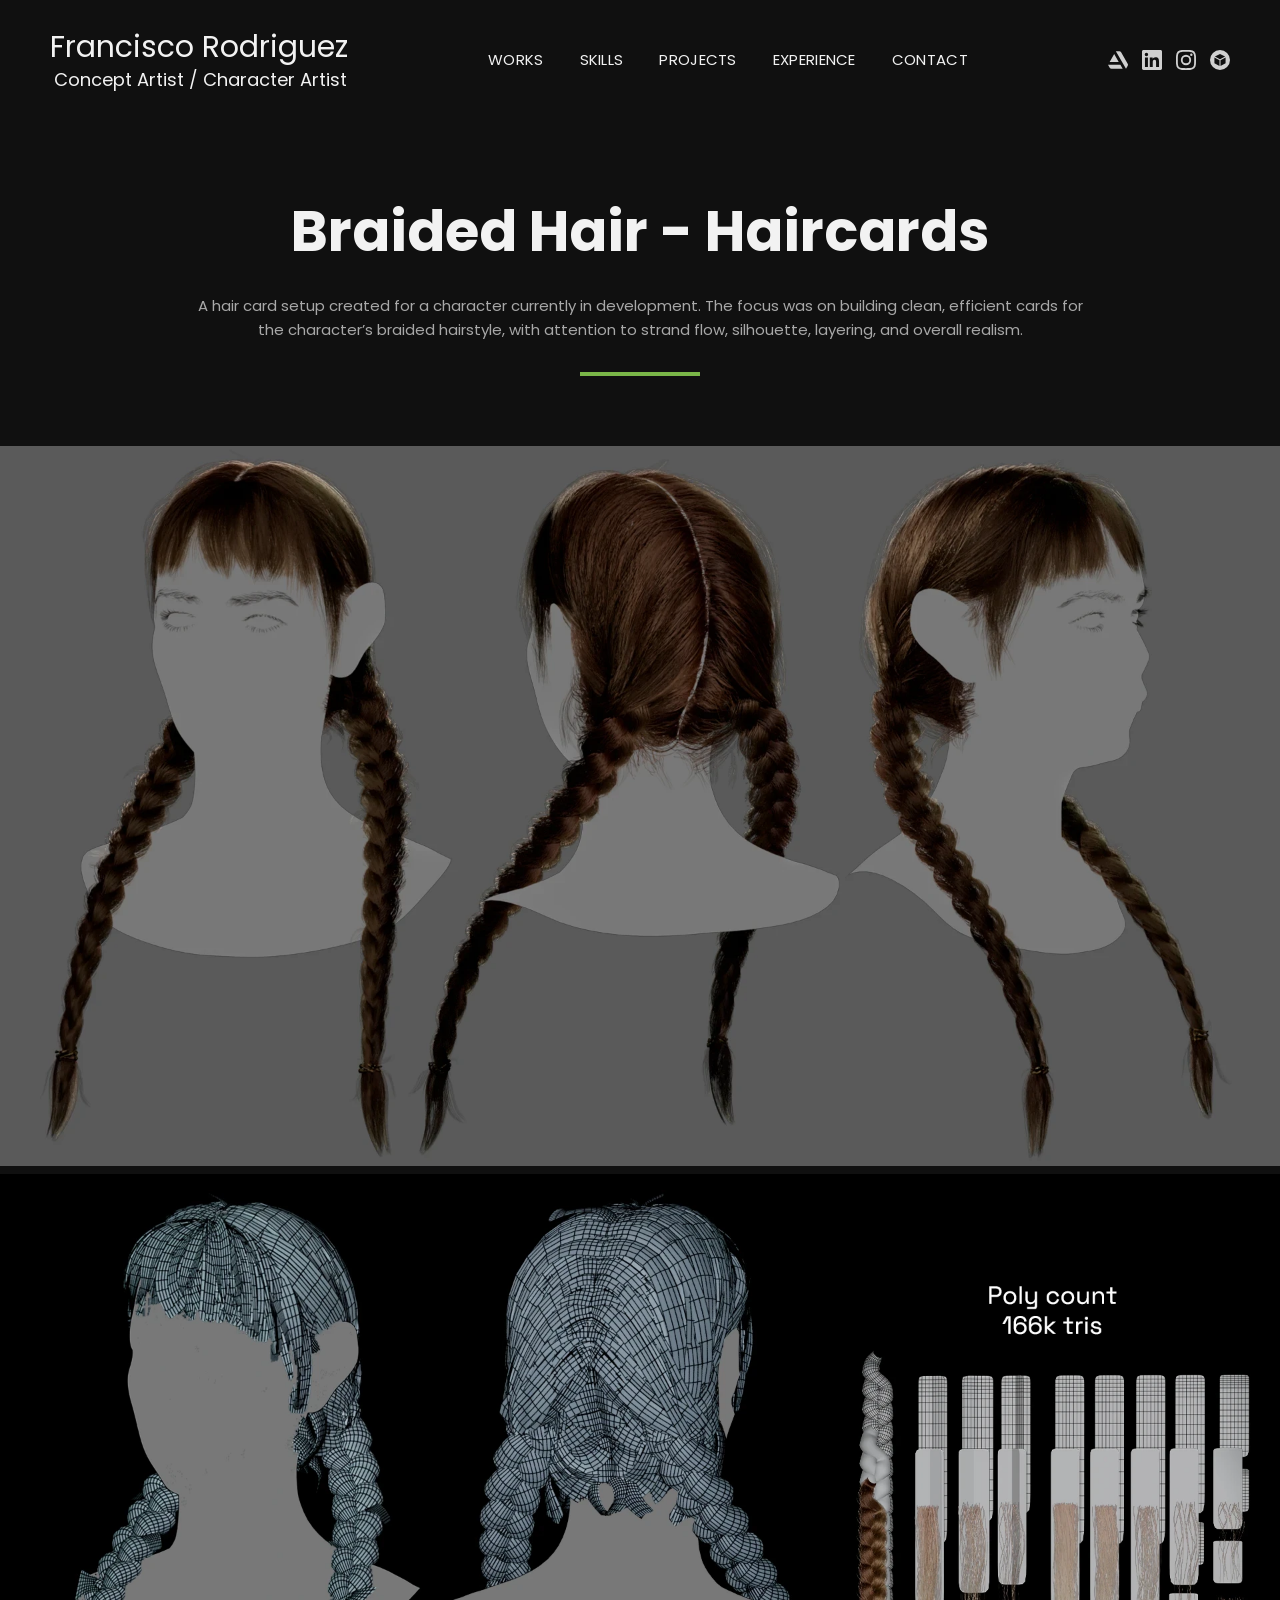
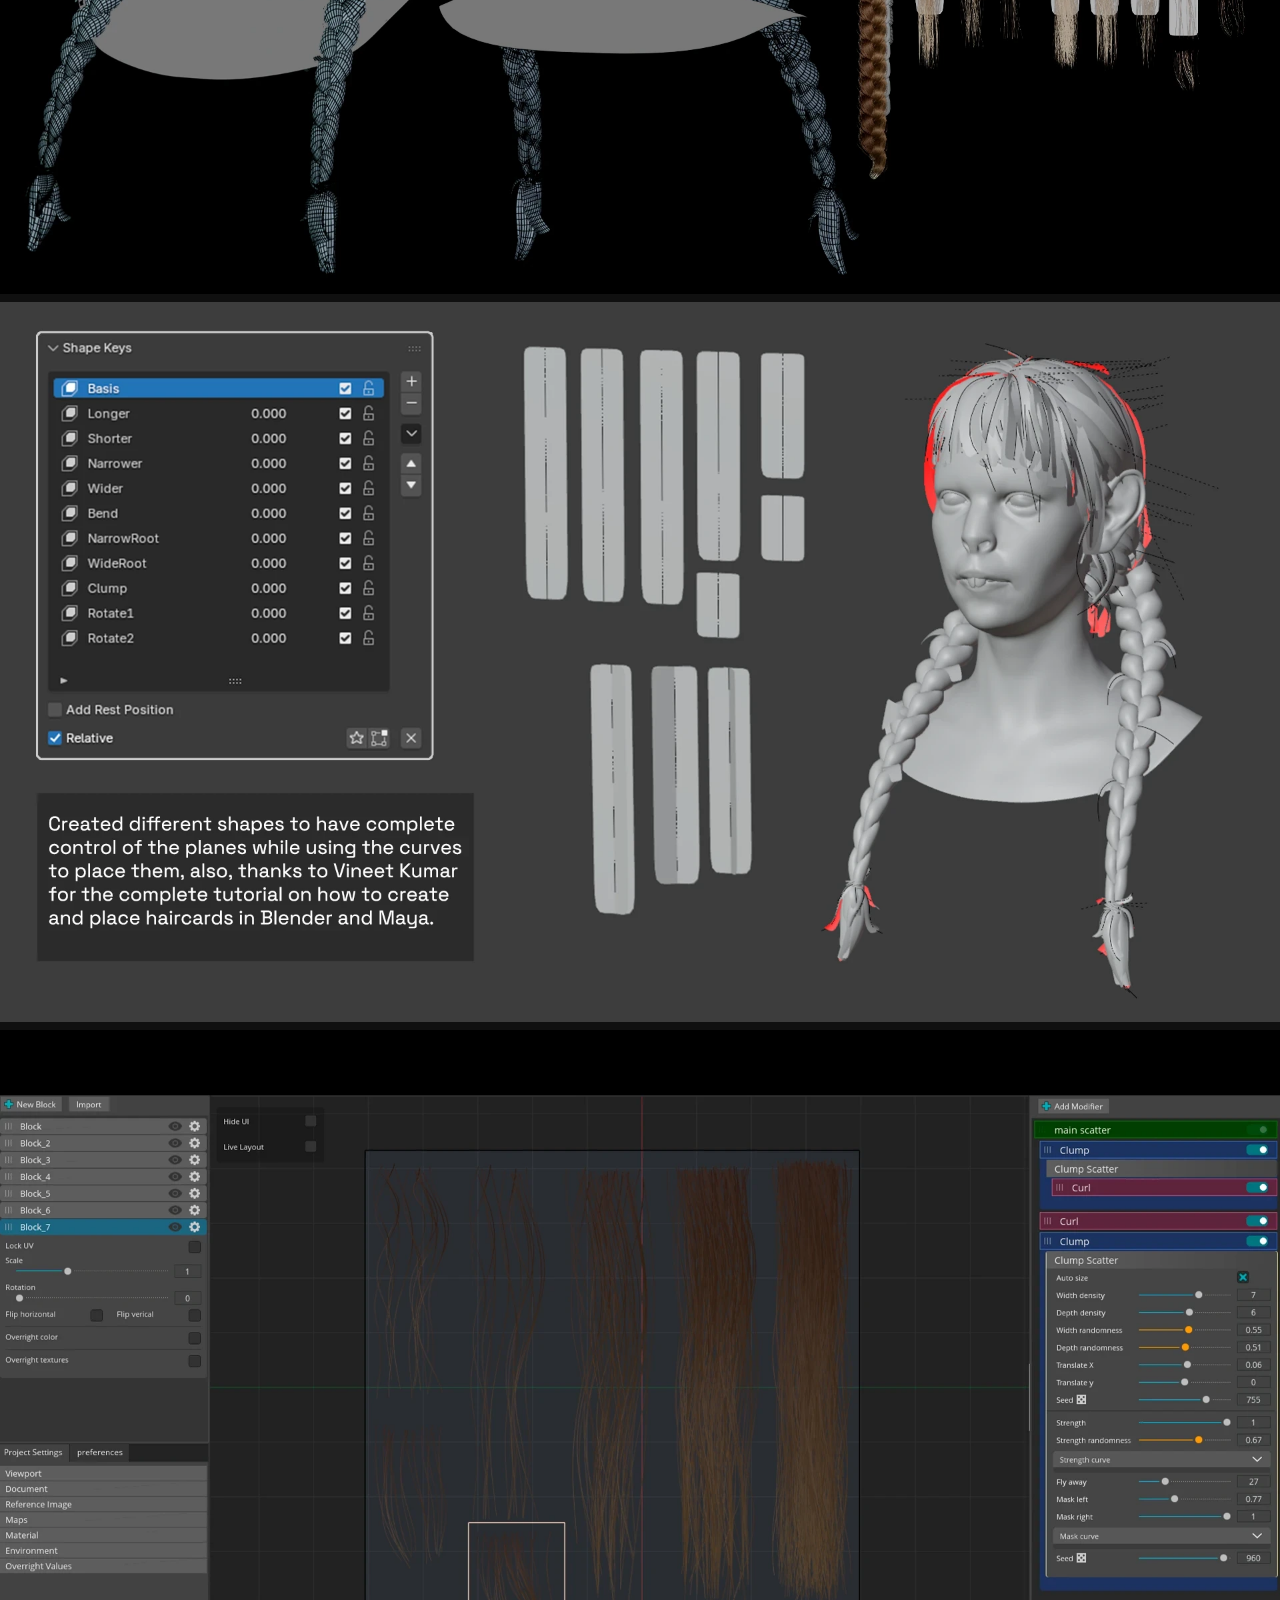
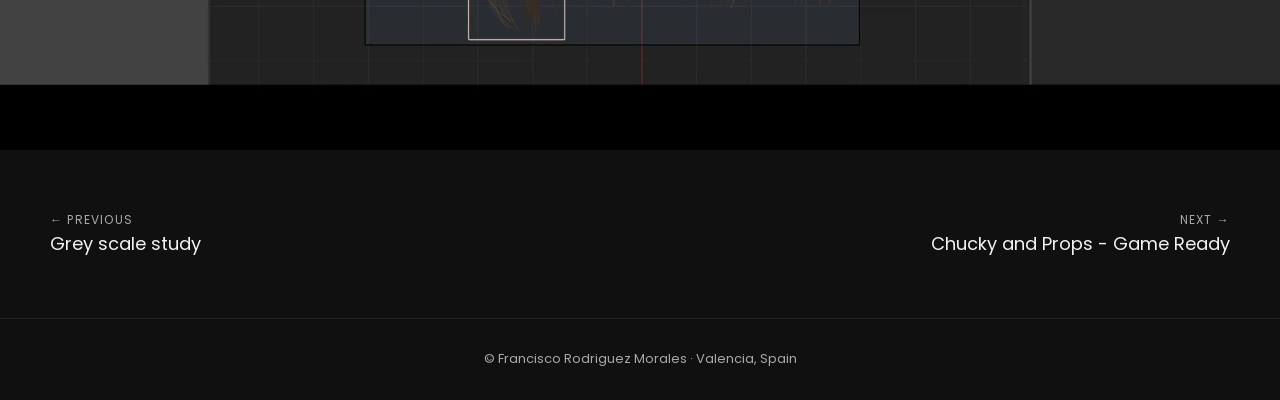
==== work.html @ 4b5eab37 "Add Francisco Rodriguez Morales portfolio site Static portfolio inspired by cral.de, built from the " ====
<!DOCTYPE html>
<html lang="en">
<head>
  <meta charset="UTF-8">
  <meta name="viewport" content="width=device-width, initial-scale=1.0">
  <title>Francisco Rodriguez Morales</title>
  <meta name="description" content="Portfolio of Francisco Rodriguez Morales, Concept Artist and Character Artist based in Valencia, Spain.">
  <link rel="preconnect" href="https://fonts.googleapis.com">
  <link rel="preconnect" href="https://fonts.gstatic.com" crossorigin>
  <link href="https://fonts.googleapis.com/css2?family=Poppins:wght@400;600;700&display=swap" rel="stylesheet">
  <link rel="stylesheet" href="styles.css">
</head>
<body>

  <header class="header">
    <a class="logo" href="index.html#works">
      <span class="logo-name">Francisco Rodriguez</span>
      <span class="logo-role">Concept Artist / Character Artist</span>
    </a>
    <nav class="nav">
      <a href="index.html#works">Works</a>
      <a href="index.html#skills">Skills</a>
      <a href="index.html#projects">Projects</a>
      <a href="index.html#experience">Experience</a>
      <a href="index.html#contact">Contact</a>
    </nav>
    <div class="socials">
      <a href="https://www.artstation.com/franrodriguezmorales" target="_blank" rel="noopener" aria-label="ArtStation">
        <svg viewBox="0 0 24 24"><path d="M0 17.723l2.027 3.505h.001a2.424 2.424 0 0 0 2.164 1.333h13.457l-2.792-4.838H0zm24 .025c0-.484-.143-.935-.388-1.314L15.728 2.728a2.424 2.424 0 0 0-2.142-1.289H9.419L21.598 22.54l1.92-3.325c.378-.637.482-.919.482-1.467zm-11.129-3.462L7.428 4.858l-5.444 9.428h10.887z"/></svg>
      </a>
      <a href="https://www.linkedin.com/in/francisco-rodriguez-morales-3d" target="_blank" rel="noopener" aria-label="LinkedIn">
        <svg viewBox="0 0 24 24"><path d="M20.447 20.452h-3.554v-5.569c0-1.328-.027-3.037-1.852-3.037-1.853 0-2.136 1.445-2.136 2.939v5.667H9.351V9h3.414v1.561h.046c.477-.9 1.637-1.85 3.37-1.85 3.601 0 4.267 2.37 4.267 5.455v6.286zM5.337 7.433a2.062 2.062 0 1 1 0-4.125 2.062 2.062 0 0 1 0 4.125zM7.119 20.452H3.555V9h3.564v11.452zM22.225 0H1.771C.792 0 0 .774 0 1.729v20.542C0 23.227.792 24 1.771 24h20.451C23.2 24 24 23.227 24 22.271V1.729C24 .774 23.2 0 22.222 0z"/></svg>
      </a>
      <a href="https://www.instagram.com/frankoncepts" target="_blank" rel="noopener" aria-label="Instagram">
        <svg viewBox="0 0 24 24"><path d="M12 2.2c3.2 0 3.6 0 4.8.1 3.2.1 4.8 1.7 4.9 4.9.1 1.3.1 1.6.1 4.8s0 3.6-.1 4.8c-.1 3.2-1.7 4.8-4.9 4.9-1.3.1-1.6.1-4.8.1s-3.6 0-4.8-.1c-3.3-.1-4.8-1.7-4.9-4.9-.1-1.3-.1-1.6-.1-4.8s0-3.6.1-4.8C2.4 4 4 2.4 7.2 2.3c1.2-.1 1.6-.1 4.8-.1zM12 0C8.7 0 8.3 0 7.1.1 2.7.3.3 2.7.1 7.1 0 8.3 0 8.7 0 12s0 3.7.1 4.9c.2 4.4 2.6 6.8 7 7 1.2.1 1.6.1 4.9.1s3.7 0 4.9-.1c4.4-.2 6.8-2.6 7-7 .1-1.2.1-1.6.1-4.9s0-3.7-.1-4.9c-.2-4.4-2.6-6.8-7-7C15.7 0 15.3 0 12 0zm0 5.8a6.2 6.2 0 1 0 0 12.4 6.2 6.2 0 0 0 0-12.4zM12 16a4 4 0 1 1 0-8 4 4 0 0 1 0 8zm6.4-11.8a1.4 1.4 0 1 0 0 2.9 1.4 1.4 0 0 0 0-2.9z"/></svg>
      </a>
      <a href="https://sketchfab.com/frankoncepts" target="_blank" rel="noopener" aria-label="Sketchfab">
        <svg viewBox="0 0 24 24"><path d="M12 0a12 12 0 1 0 0 24 12 12 0 0 0 0-24zm-.6 19.3L5.3 16V9.1l6.1 3.2v7zm.6-8.2L5.9 7.9 12 4.7l6.1 3.2-6.1 3.2zm6.7 4.9l-6.1 3.3v-7l6.1-3.2V16z"/></svg>
      </a>
    </div>
    <button class="menu-toggle" aria-label="Menu"><span></span></button>
  </header>

  <main id="work"></main>

  <div class="lightbox"><img alt=""></div>

  <footer class="footer">© Francisco Rodriguez Morales · Valencia, Spain</footer>

  <script src="data.js"></script>
  <script src="main.js"></script>
</body>
</html>
---- styles.css ----
:root {
  --bg: #101010;
  --bg-alt: #161616;
  --light: #ffffff;
  --text: #f2f2f2;
  --text-dim: #a8a8a8;
  --ink: #333333;
  --ink-dim: #6b6b6b;
  --accent: #7ab648;
  --header-h: 120px;
}

* { box-sizing: border-box; margin: 0; padding: 0; }

html { scroll-behavior: smooth; scroll-padding-top: var(--header-h); }

body {
  font-family: 'Poppins', sans-serif;
  background: var(--bg);
  color: var(--text);
  line-height: 1.6;
  -webkit-font-smoothing: antialiased;
}

a { color: inherit; text-decoration: none; }
img { display: block; max-width: 100%; }

/* ---------- Header ---------- */

.header {
  position: fixed;
  inset: 0 0 auto 0;
  z-index: 50;
  height: var(--header-h);
  display: flex;
  align-items: center;
  justify-content: space-between;
  gap: 24px;
  padding: 0 50px;
  background: var(--bg);
  transition: height .3s ease, box-shadow .3s ease;
}

.header.scrolled { --header-h: 84px; box-shadow: 0 2px 20px rgba(0, 0, 0, .6); }
.header.scrolled .logo-name { font-size: 30px; }
.header.scrolled .logo-role { font-size: 14px; }

.logo { display: flex; flex-direction: column; line-height: 1.1; white-space: nowrap; }
.logo-name { font-size: 40px; font-weight: 400; transition: font-size .3s ease; }

@media (max-width: 1280px) {
  .logo-name { font-size: 30px; }
  .logo-role { font-size: 15px; }
  .nav { gap: 24px; }
}
.logo-role { font-size: 18px; padding-left: 4px; margin-top: 6px; transition: font-size .3s ease; }

.nav { display: flex; align-items: center; gap: 36px; }
.nav a {
  font-size: 15px;
  text-transform: uppercase;
  letter-spacing: .02em;
  position: relative;
  padding: 6px 0;
}
.nav a::after {
  content: '';
  position: absolute;
  left: 0; right: 0; bottom: 0;
  height: 2px;
  background: var(--accent);
  transform: scaleX(0);
  transition: transform .25s ease;
}
.nav a:hover::after, .nav a.active::after { transform: scaleX(1); }

.socials { display: flex; gap: 14px; }
.socials a { width: 20px; height: 20px; opacity: .85; transition: opacity .2s, color .2s; }
.socials a:hover { opacity: 1; color: var(--accent); }
.socials svg { width: 100%; height: 100%; fill: currentColor; }

.menu-toggle {
  display: none;
  background: none;
  border: 0;
  color: var(--text);
  width: 32px;
  height: 32px;
  cursor: pointer;
}
.menu-toggle span, .menu-toggle span::before, .menu-toggle span::after {
  display: block;
  width: 26px;
  height: 2px;
  background: currentColor;
  position: relative;
  margin: 0 auto;
}
.menu-toggle span::before, .menu-toggle span::after { content: ''; position: absolute; }
.menu-toggle span::before { top: -8px; }
.menu-toggle span::after { top: 8px; }

main { padding-top: var(--header-h); }

/* ---------- Works grid ---------- */

.works { display: grid; grid-template-columns: repeat(2, 1fr); }

.thumb {
  position: relative;
  aspect-ratio: 1;
  overflow: hidden;
  background: var(--bg-alt);
}
.thumb img {
  width: 100%;
  height: 100%;
  object-fit: cover;
  transition: transform .6s ease;
}
.thumb:hover img { transform: scale(1.04); }

.thumb-overlay {
  position: absolute;
  inset: 0;
  display: flex;
  align-items: flex-end;
  padding: 30px;
  background: linear-gradient(to top, rgba(0, 0, 0, .75), rgba(0, 0, 0, 0) 45%);
  opacity: 0;
  transform: translateY(50%);
  transition: opacity .4s ease, transform .4s ease;
}
.thumb:hover .thumb-overlay, .thumb:focus-visible .thumb-overlay { opacity: 1; transform: translateY(0); }

.thumb-sep { width: 60%; height: 1px; background: #fff; margin-bottom: 10px; }
.thumb-title { font-size: 18px; }

/* ---------- Sections ---------- */

.section { padding: 100px 50px; }
.section.white { background: var(--light); color: var(--ink); }

.section-title {
  text-align: center;
  font-size: 64px;
  font-weight: 700;
  line-height: 1.1;
}
.section.white .section-title { color: var(--ink); }

.divider {
  width: 120px;
  height: 4px;
  background: var(--accent);
  margin: 30px auto 50px;
}

.container { max-width: 1200px; margin: 0 auto; }

.intro { font-size: 17px; color: var(--ink-dim); margin-bottom: 50px; }

/* Skills */

.skills-grid { display: grid; grid-template-columns: 2fr 1fr; gap: 60px; }
.skills-grid h3 { font-size: 28px; font-weight: 400; margin-bottom: 20px; }
.skill-list { list-style: none; color: var(--ink-dim); font-size: 15px; }
.skill-list li { padding: 7px 0; }

.software-group-title { font-weight: 600; color: var(--ink); font-size: 15px; margin: 4px 0 8px; }
.software { list-style: none; }
.software li {
  display: flex;
  align-items: center;
  gap: 12px;
  padding: 7px 0 7px 20px;
  color: var(--ink-dim);
  font-size: 15px;
}
.software img { width: 22px; height: 22px; border-radius: 4px; }

/* Projects */

.projects-grid {
  display: grid;
  grid-template-columns: repeat(auto-fit, minmax(240px, 1fr));
  gap: 40px;
  text-align: center;
}
.project-card { padding: 10px; }
.project-card .name { font-size: 16px; }
.project-card .meta { font-size: 13px; color: var(--text-dim); margin-top: 6px; }

/* Experience */

.job {
  display: grid;
  grid-template-columns: 1fr 2fr;
  gap: 50px;
  padding: 40px 0;
  border-bottom: 1px solid #e6e6e6;
}
.job:last-child { border-bottom: 0; }
.job-role { font-size: 22px; font-weight: 600; line-height: 1.3; }
.job-company { margin-top: 6px; color: var(--ink); }
.job-date { color: var(--ink-dim); font-size: 14px; margin-top: 2px; }
.job-body { color: var(--ink-dim); font-size: 15px; }
.job-body strong { color: var(--ink); font-weight: 600; }
.job-body ul { list-style: none; margin-top: 8px; }
.job-body li::before { content: '- '; }

/* Contact */

.contact { text-align: center; padding: 140px 50px; }
.contact h2 { font-size: 64px; font-weight: 700; letter-spacing: .12em; line-height: 1.1; }
.contact p { font-size: 24px; margin-top: 16px; }
.button {
  display: inline-block;
  background: #fff;
  color: #111;
  font-weight: 600;
  font-size: 18px;
  padding: 10px 22px;
  border-radius: 8px;
  transition: background .2s, color .2s;
}
.button:hover { background: var(--accent); color: #fff; }

.footer {
  padding: 30px 50px;
  font-size: 13px;
  color: var(--text-dim);
  text-align: center;
  border-top: 1px solid #222;
}

/* ---------- Work detail page ---------- */

.work-hero { text-align: center; padding: 80px 50px 20px; }
.work-hero h1 { font-size: 56px; font-weight: 700; line-height: 1.15; }
.work-hero .description {
  max-width: 900px;
  margin: 30px auto 0;
  font-size: 15px;
  color: var(--text-dim);
  white-space: pre-line;
}
.work-hero .description a { color: var(--accent); word-break: break-all; }
.video-note { margin-top: 20px; font-size: 14px; color: var(--text-dim); }
.video-note a { color: var(--accent); }

.gallery { display: flex; flex-direction: column; gap: 8px; max-width: 1600px; margin: 0 auto; }
.gallery img { width: 100%; height: auto; cursor: zoom-in; background: var(--bg-alt); }

.work-nav {
  display: flex;
  justify-content: space-between;
  gap: 20px;
  padding: 60px 50px;
  max-width: 1600px;
  margin: 0 auto;
}
.work-nav a { font-size: 15px; color: var(--text-dim); transition: color .2s; }
.work-nav a:hover { color: var(--accent); }
.work-nav .label { display: block; font-size: 12px; text-transform: uppercase; letter-spacing: .1em; }
.work-nav .title { color: var(--text); font-size: 18px; }
.work-nav .next { text-align: right; }

/* Lightbox */

.lightbox {
  position: fixed;
  inset: 0;
  z-index: 100;
  background: rgba(0, 0, 0, .95);
  display: none;
  align-items: center;
  justify-content: center;
  cursor: zoom-out;
}
.lightbox.open { display: flex; }
.lightbox img { max-width: 96vw; max-height: 94vh; object-fit: contain; }

/* ---------- Responsive ---------- */

@media (min-width: 1800px) {
  .works { grid-template-columns: repeat(3, 1fr); }
}

@media (max-width: 991px) {
  :root { --header-h: 90px; }
  .header { padding: 0 24px; }
  .logo-name { font-size: 28px; }
  .logo-role { font-size: 14px; }
  .menu-toggle { display: block; order: 3; }
  .nav {
    position: absolute;
    top: 100%; left: 0; right: 0;
    flex-direction: column;
    gap: 0;
    background: var(--bg);
    border-top: 1px solid #222;
    display: none;
  }
  .nav.open { display: flex; }
  .nav a { padding: 16px 0; width: 100%; text-align: center; }
  .nav a::after { display: none; }
  .socials { margin-left: auto; }

  .section { padding: 70px 24px; }
  .section-title, .contact h2 { font-size: 44px; }
  .skills-grid, .job { grid-template-columns: 1fr; gap: 24px; }
  .contact { padding: 100px 24px; }
  .work-hero { padding: 60px 24px 10px; }
  .work-hero h1 { font-size: 38px; }
  .work-nav { padding: 40px 16px; }
}

@media (max-width: 600px) {
  .works { grid-template-columns: 1fr; }
  .thumb-overlay { opacity: 1; transform: none; padding: 20px; }
  .socials { display: none; }
  .contact h2 { font-size: 34px; letter-spacing: .06em; }
  .contact p { font-size: 18px; }
}
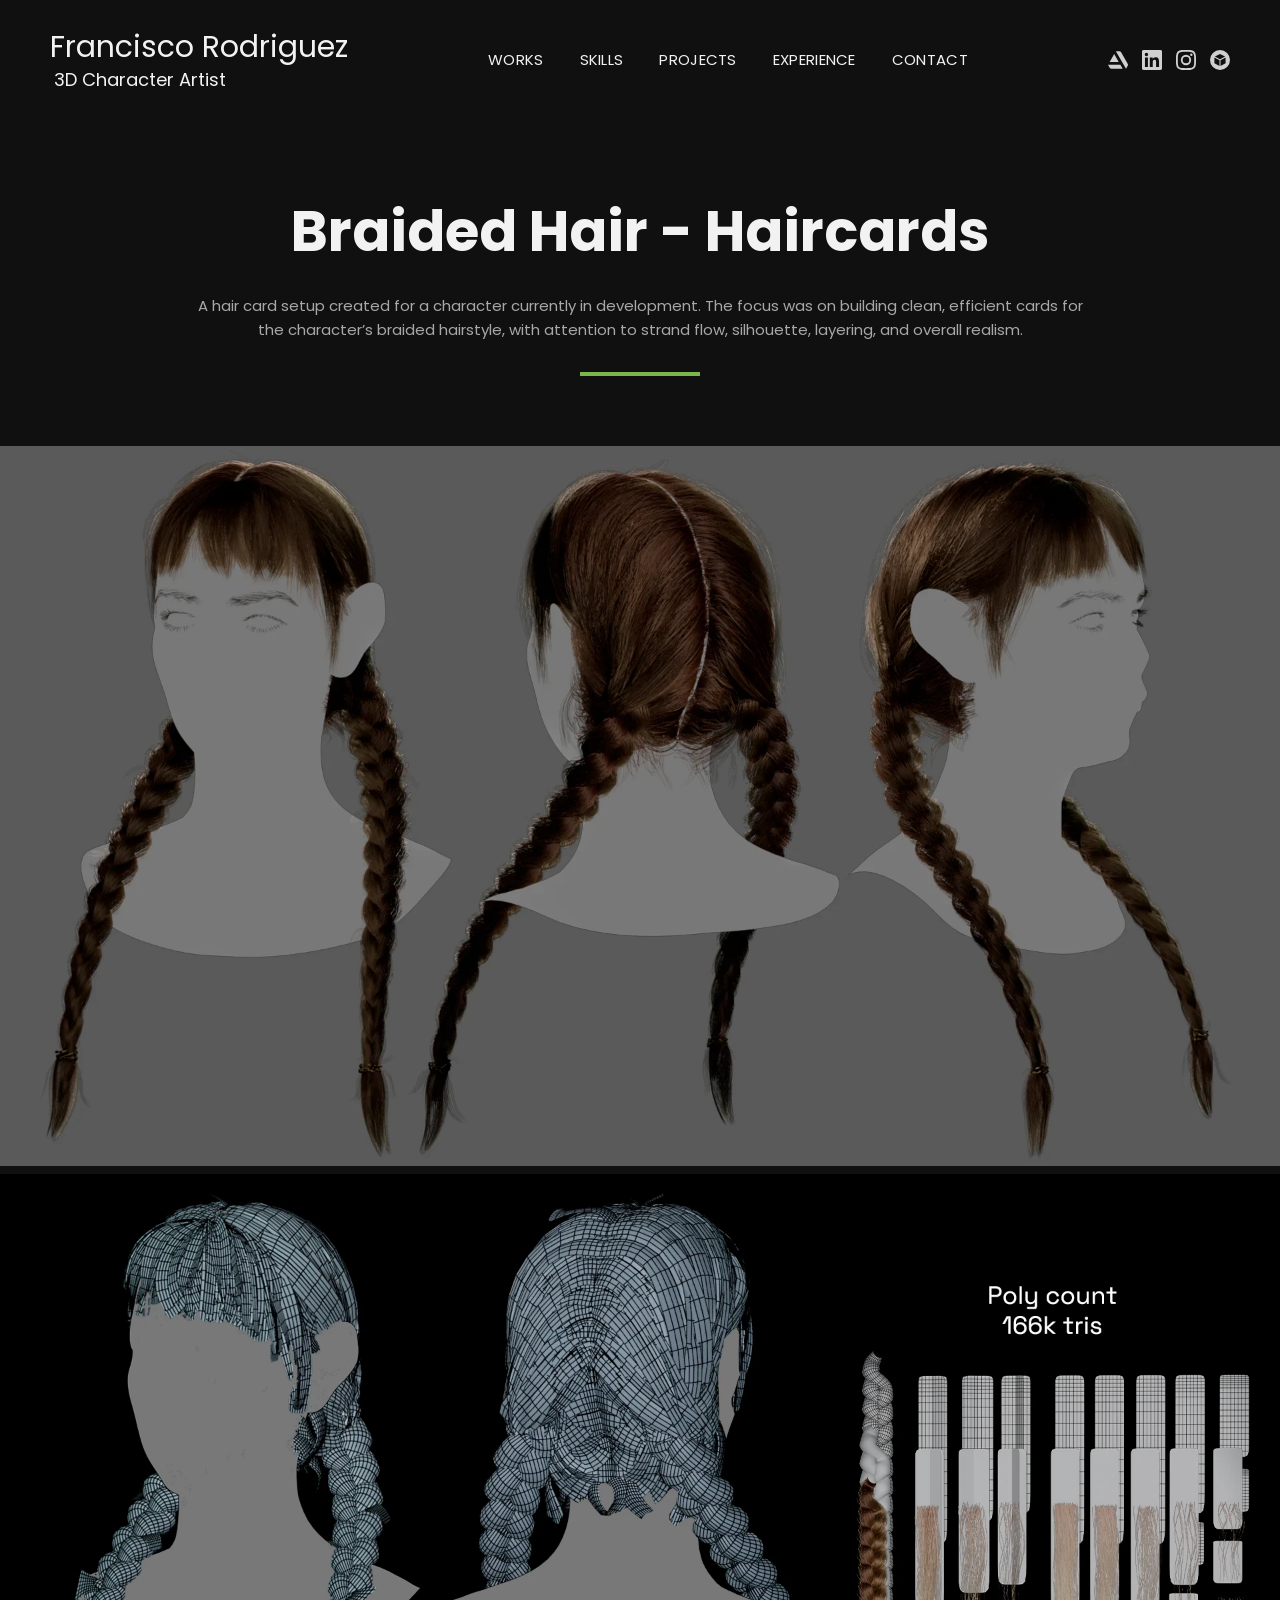
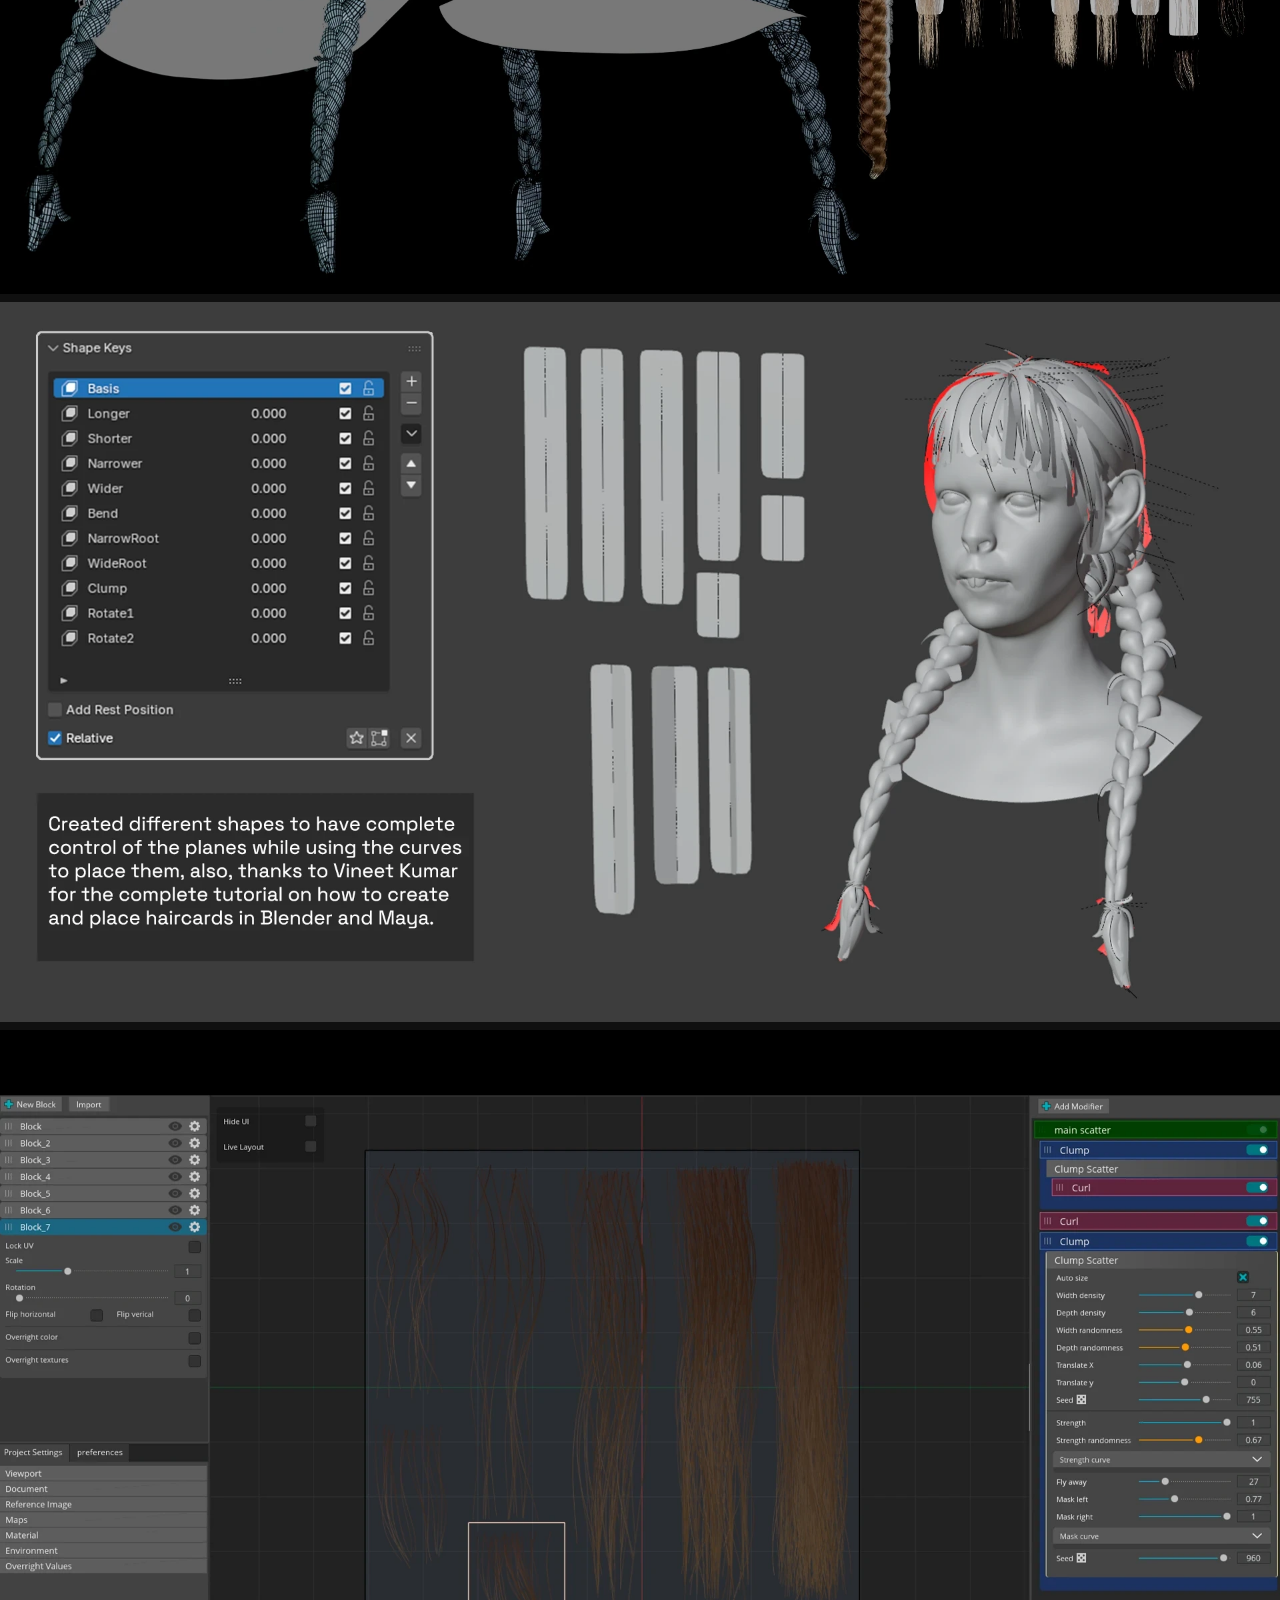
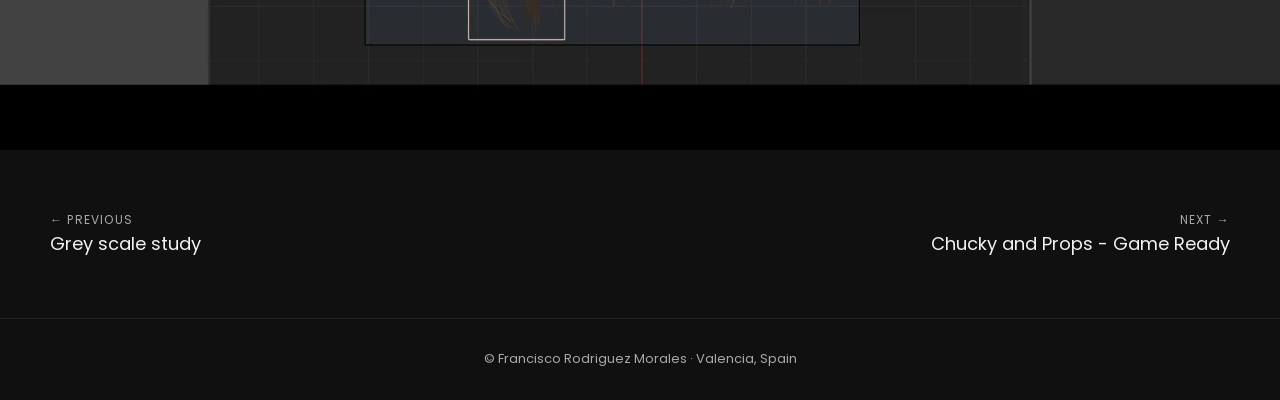
==== commit c793b4c5: "Add resume details and LinkedIn recommendations Update role to 3D Character Artist, add full experie" ====
--- a/work.html
+++ b/work.html
@@ -4,7 +4,7 @@
   <meta charset="UTF-8">
   <meta name="viewport" content="width=device-width, initial-scale=1.0">
   <title>Francisco Rodriguez Morales</title>
-  <meta name="description" content="Portfolio of Francisco Rodriguez Morales, Concept Artist and Character Artist based in Valencia, Spain.">
+  <meta name="description" content="Portfolio of Francisco Rodriguez Morales, 3D Character Artist based in Valencia, Spain, specializing in realistic and stylized characters for games.">
   <link rel="preconnect" href="https://fonts.googleapis.com">
   <link rel="preconnect" href="https://fonts.gstatic.com" crossorigin>
   <link href="https://fonts.googleapis.com/css2?family=Poppins:wght@400;600;700&display=swap" rel="stylesheet">
@@ -15,7 +15,7 @@
   <header class="header">
     <a class="logo" href="index.html#works">
       <span class="logo-name">Francisco Rodriguez</span>
-      <span class="logo-role">Concept Artist / Character Artist</span>
+      <span class="logo-role">3D Character Artist</span>
     </a>
     <nav class="nav">
       <a href="index.html#works">Works</a>
--- a/styles.css
+++ b/styles.css
@@ -167,17 +167,11 @@
 .skill-list { list-style: none; color: var(--ink-dim); font-size: 15px; }
 .skill-list li { padding: 7px 0; }
 
-.software-group-title { font-weight: 600; color: var(--ink); font-size: 15px; margin: 4px 0 8px; }
+.software-group-title { font-weight: 600; color: var(--ink); font-size: 15px; margin: 18px 0 4px; }
+.software-group-title:first-of-type { margin-top: 4px; }
 .software { list-style: none; }
-.software li {
-  display: flex;
-  align-items: center;
-  gap: 12px;
-  padding: 7px 0 7px 20px;
-  color: var(--ink-dim);
-  font-size: 15px;
-}
-.software img { width: 22px; height: 22px; border-radius: 4px; }
+.software li { padding: 4px 0 4px 20px; color: var(--ink-dim); font-size: 15px; }
+.skills-grid h3.languages-title { margin: 40px 0 10px; }
 
 /* Projects */
 
@@ -207,7 +201,29 @@
 .job-body { color: var(--ink-dim); font-size: 15px; }
 .job-body strong { color: var(--ink); font-weight: 600; }
 .job-body ul { list-style: none; margin-top: 8px; }
+.job-body li { padding-left: 12px; text-indent: -12px; }
 .job-body li::before { content: '- '; }
+
+.subhead {
+  font-size: 36px;
+  font-weight: 700;
+  color: var(--ink);
+  margin-top: 70px;
+  padding-bottom: 10px;
+  border-bottom: 1px solid #e6e6e6;
+}
+
+/* Testimonials */
+
+.quotes { display: grid; grid-template-columns: repeat(2, 1fr); gap: 40px; }
+.quote {
+  background: var(--bg-alt);
+  border-left: 3px solid var(--accent);
+  padding: 32px 36px;
+}
+.quote blockquote { font-size: 16px; color: var(--text); line-height: 1.75; }
+.quote figcaption { margin-top: 20px; font-weight: 600; }
+.quote figcaption span { display: block; font-weight: 400; font-size: 13px; color: var(--text-dim); }
 
 /* Contact */
 
@@ -309,7 +325,9 @@
 
   .section { padding: 70px 24px; }
   .section-title, .contact h2 { font-size: 44px; }
-  .skills-grid, .job { grid-template-columns: 1fr; gap: 24px; }
+  .skills-grid, .job, .quotes { grid-template-columns: 1fr; gap: 24px; }
+  .subhead { font-size: 28px; }
+  .quote { padding: 24px; }
   .contact { padding: 100px 24px; }
   .work-hero { padding: 60px 24px 10px; }
   .work-hero h1 { font-size: 38px; }
